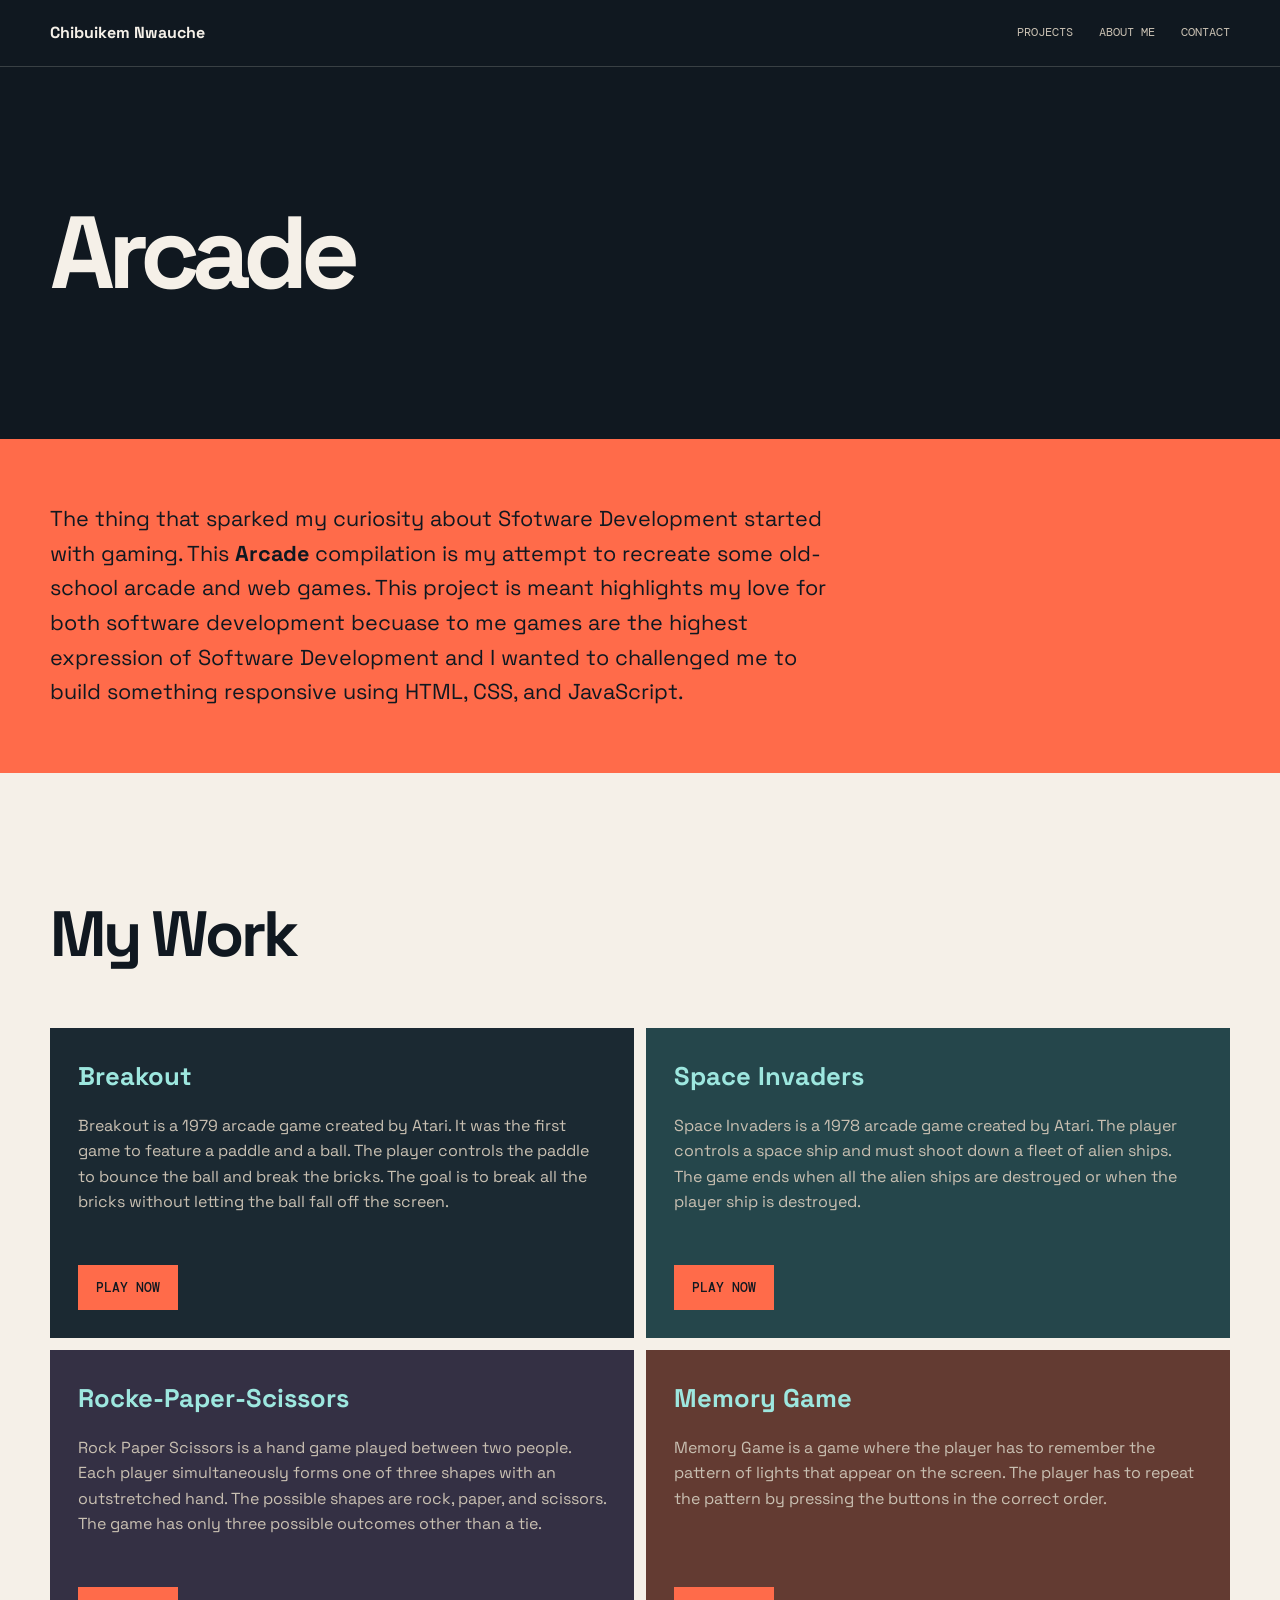
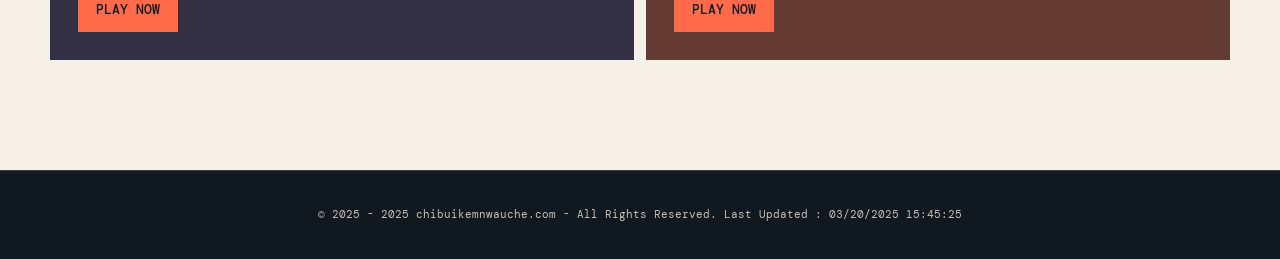
==== projects/index.html @ 22ea58e3 "Changes to make this porject more of my style" ====
<!DOCTYPE html>
<html lang="en">
<head>
  <meta charset="UTF-8">
  <meta name="viewport" content="width=device-width, initial-scale=1.0">
  <link rel="stylesheet" href="projects.css">
  <title>Bryan's Arcade | Projects</title>
</head>
<body>
  <div class="topnav">
    <a class="name" href="../index.html">Chibuikem Nwauche</a>
    <div class="nav-links">
      <a href="index.html">Projects</a>
      <a href="../about_me/index.html">About Me</a>
      <a href="../contact/index.html">Contact</a>
      
    </div>
  </div>
  
  <header>
    <h1>Arcade</h1>
  </header>

  <section class="banner">
    <div class="container">
      <div class="left">
        <p>
          The thing that sparked my curiosity about Sfotware Development started with gaming. This <strong>Arcade</strong> compilation is my attempt to recreate some old-school arcade and web games.
          
          This project is meant highlights my love for both software development  becuase to me games are the highest expression of Software Development and I wanted to challenged me to build something responsive using HTML, CSS, and JavaScript.
        </p>
      </div>
    </div>
  </section>
  <section class="body">
      <h2>My Work</h2>
      <div class="grid">
        <div class="card">
          <h3>
            Breakout
          </h3>
          <p>
            Breakout is a 1979 arcade game created by Atari. 
            It was the first game to feature a paddle and a ball. 
            The player controls the paddle to bounce the ball and break the bricks.
            The goal is to break all the bricks without letting the ball fall off the screen.
          </p> 
          <button onclick="redirectTo('breakout')">Play Now</button> 
        </div>
          <div class="card">
            <h3>
              Space Invaders
            </h3>
            <p>
              Space Invaders is a 1978 arcade game created by Atari.
              The player controls a space ship and must shoot down a fleet of alien ships.
              The game ends when all the alien ships are destroyed or when the player ship is destroyed.
            </p> 
            <button onclick="redirectTo('spaceinvaders')">Play Now</button> 
          </div>
          <div class="card">
            <h3>
              Rocke-Paper-Scissors
            </h3>
            <p>
                Rock Paper Scissors is a hand game played between two people. 
                Each player simultaneously forms one of three shapes with an outstretched hand.
                The possible shapes are rock, paper, and scissors. 
                The game has only three possible outcomes other than a tie.
            </p> 
            <button onclick="redirectTo('rockpaperscissors')">Play Now</button>
          </div>
          <div class="card">
              <h3>
                  Memory Game
              </h3> 
              <p>
                  Memory Game is a game where the player has to remember the pattern of lights that appear 
                  on the screen. 
                  The player has to repeat the pattern by pressing the buttons in the correct order.
              </p> 
              <button onclick="redirectTo('memorygame')">Play Now</button> 
          </div>
      </div>
  </section>
  <footer>
    <p> © 2025 - 2025 chibuikemnwauche.com - All Rights Reserved. Last Updated : 03/20/2025 15:45:25 </p>
  </footer>
  <script src="main.js"></script>
</body>
</html>
---- projects/projects.css ----
@import url('https://fonts.googleapis.com/css2?family=DM+Mono:wght@400;500&family=Space+Grotesk:wght@400;500;600;700&display=swap');
:root { --ink:#101820; --ink-soft:#1b2932; --paper:#f5f0e8; --muted:#c9c0b2; --coral:#ff6b4a; --cyan:#9de7df; --line:rgba(245,240,232,.18); }
* { box-sizing:border-box; }
body { background:var(--ink); color:var(--paper); font-family:'Space Grotesk',sans-serif; line-height:1.6; margin:0; }
.topnav { align-items:center; border-bottom:1px solid var(--line); display:flex; justify-content:space-between; padding:20px max(24px,calc((100% - 1180px)/2)); }
.name { color:var(--paper); font-size:1rem; font-weight:700; text-decoration:none; }
.nav-links { display:flex; gap:26px; }
.nav-links a { color:var(--muted); font-family:'DM Mono',monospace; font-size:.72rem; text-decoration:none; text-transform:uppercase; }
.nav-links a:hover { color:var(--coral); }
header { padding:clamp(70px,11vw,140px) max(24px,calc((100% - 1180px)/2)); }
header h1 { font-size:clamp(2.8rem,8vw,8rem); letter-spacing:-.07em; line-height:.9; margin:0; max-width:900px; }
.banner { background:var(--coral); color:var(--ink); padding:42px 24px; }
.container { margin:0 auto; max-width:1180px; }
.banner p { font-size:clamp(1.05rem,2vw,1.35rem); max-width:780px; }
.body { background:var(--paper); color:var(--ink); padding:clamp(60px,9vw,110px) 24px; }
.body h2 { font-size:clamp(2rem,5vw,4.5rem); letter-spacing:-.05em; margin:0 auto 42px; max-width:1180px; }
.grid { display:grid; gap:12px; grid-template-columns:repeat(2,minmax(0,1fr)); margin:0 auto; max-width:1180px; }
.card { background:var(--ink-soft); color:var(--paper); display:flex; flex-direction:column; min-height:310px; padding:28px; transition:transform .2s ease,background .2s ease; }
.card:nth-child(2) { background:#25464b; } .card:nth-child(3) { background:#343044; } .card:nth-child(4) { background:#633b32; }
.card:hover { transform:translateY(-6px); } .card h3 { color:var(--cyan); font-size:1.6rem; margin:0; } .card p { color:var(--muted); margin:16px 0 28px; }
button { background:var(--coral); border:0; color:var(--ink); cursor:pointer; font-family:'DM Mono',monospace; font-weight:500; margin-top:auto; padding:14px 18px; text-transform:uppercase; transition:background .2s ease,transform .2s ease; width:fit-content; }
button:hover { background:var(--paper); transform:translateY(-3px); }
footer { background:var(--ink); border-top:1px solid var(--line); color:var(--muted); font-family:'DM Mono',monospace; font-size:.7rem; padding:24px; text-align:center; }
@media (max-width:700px) { .topnav { align-items:flex-start; flex-direction:column; gap:16px; } .nav-links { flex-wrap:wrap; gap:14px; } .grid { grid-template-columns:1fr; } }
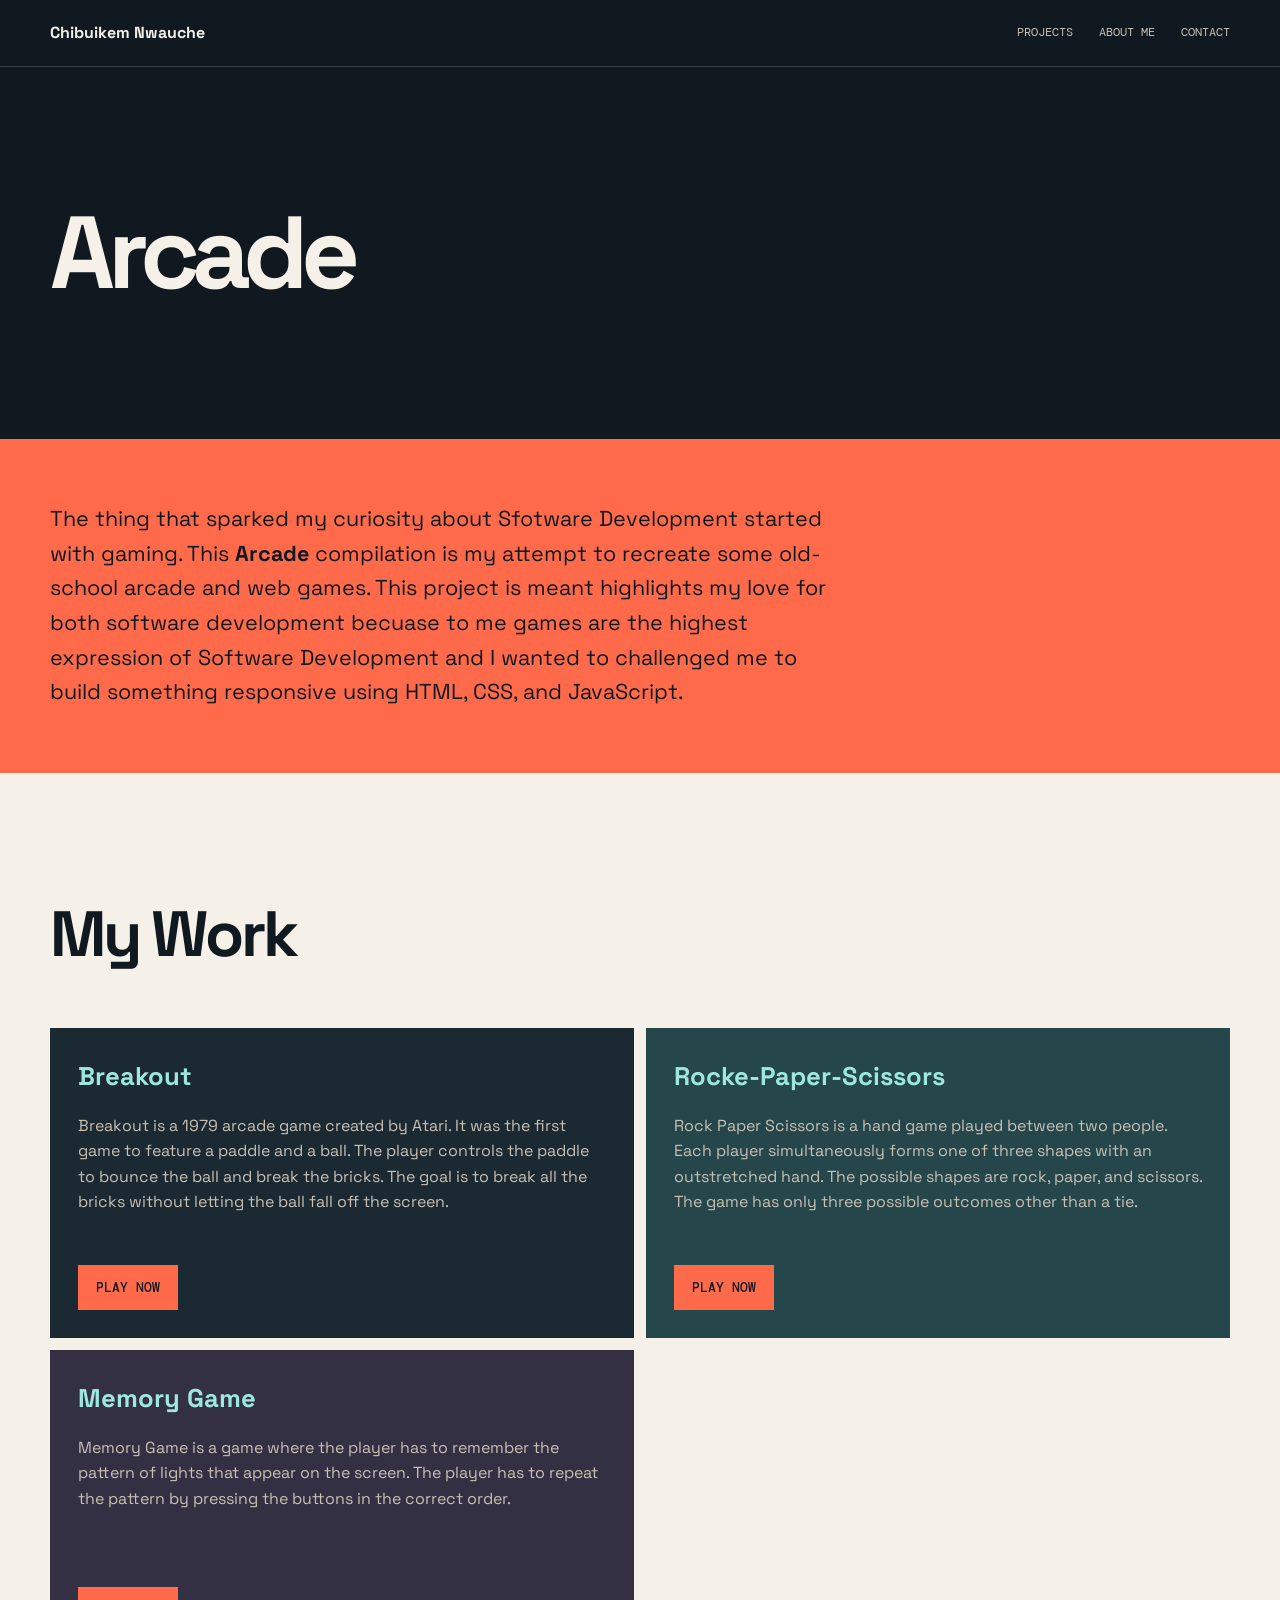
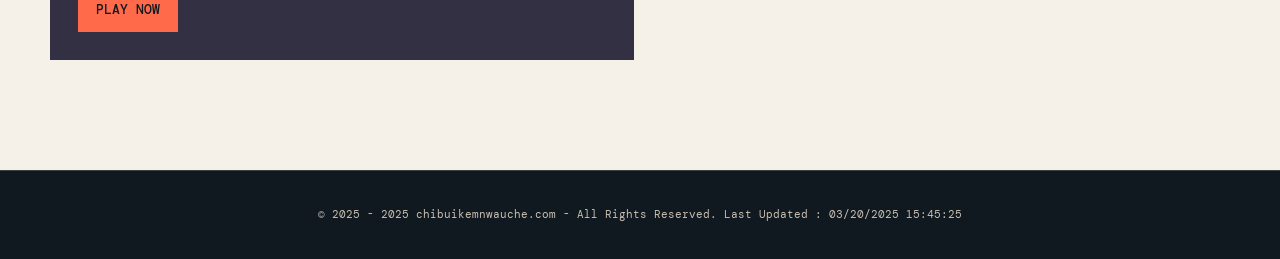
==== commit 9da28893: "Temporary Disabled Space Invaders to Fix it" ====
--- a/projects/index.html
+++ b/projects/index.html
@@ -47,7 +47,7 @@
           </p> 
           <button onclick="redirectTo('breakout')">Play Now</button> 
         </div>
-          <div class="card">
+          <!-- <div class="card">
             <h3>
               Space Invaders
             </h3>
@@ -57,7 +57,7 @@
               The game ends when all the alien ships are destroyed or when the player ship is destroyed.
             </p> 
             <button onclick="redirectTo('spaceinvaders')">Play Now</button> 
-          </div>
+          </div> -->
           <div class="card">
             <h3>
               Rocke-Paper-Scissors
